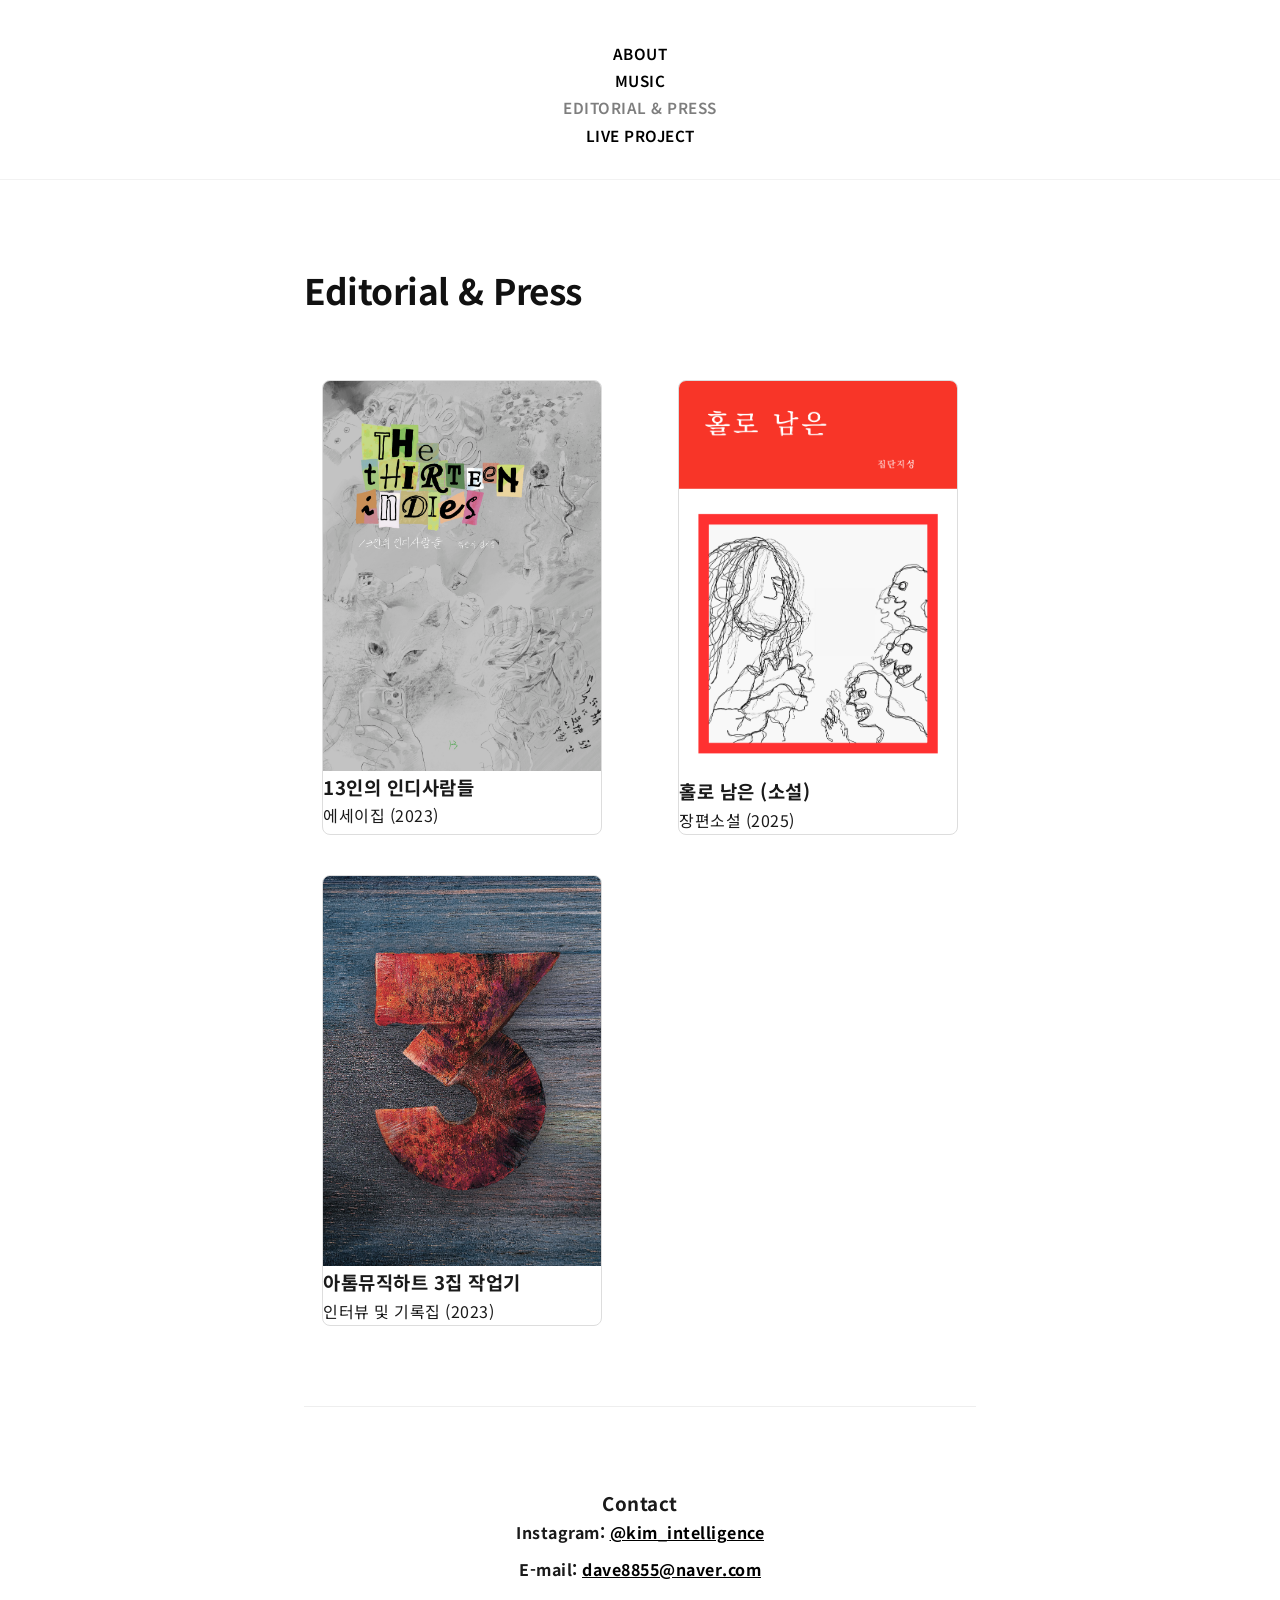
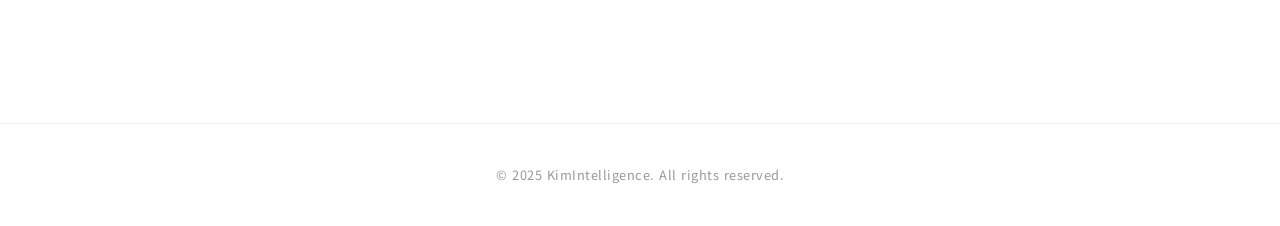
==== editorial.html @ 7892a88e "Update editorial.html" ====
<!DOCTYPE html>
<html lang="ko">
<head>
    <meta charset="UTF-8">
    <meta name="viewport" content="width=device-width, initial-scale=1.0">
    <title>KimIntelligence | EDITORIAL</title>
    <link rel="stylesheet" href="styles.css">
    <link rel="preconnect" href="https://fonts.googleapis.com">
    <link rel="preconnect" href="https://fonts.gstatic.com" crossorigin>
    <link href="https://fonts.googleapis.com/css2?family=Noto+Sans+KR:wght@300;400;500;700&family=Noto+Serif+KR:wght@400;600&display=swap" rel="stylesheet">
</head>
<body>
    <header>
        <nav>
            <ul class="menu">
                <li><a href="index.html">ABOUT</a></li>
                <li><a href="music.html">MUSIC</a></li>
                <li><a href="editorial.html" class="active">EDITORIAL & PRESS</a></li>
                <li><a href="live.html">LIVE PROJECT</a></li>
            </ul>
        </nav>
    </header>

    <main class="container">
        <h2 class="section-title">Editorial & Press</h2>
        <div class="grid">
            <div class="card" onclick="openModal('modal-13')">
                <img src="images/book_13indies.jpg" alt="13인의 인디사람들">
                <div class="card-info">
                    <h3>13인의 인디사람들</h3>
                    <p>에세이집 (2023)</p>
                </div>
            </div>
            <div class="card" onclick="openModal('modal-novel')">
                <img src="images/book_holo.jpg" alt="홀로 남은 소설">
                <div class="card-info">
                    <h3>홀로 남은 (소설)</h3>
                    <p>장편소설 (2025)</p>
                </div>
            </div>
            <div class="card" onclick="openModal('modal-atom')">
                <img src="images/book_atom.jpg" alt="아톰뮤직하트 작업기">
                <div class="card-info">
                    <h3>아톰뮤직하트 3집 작업기</h3>
                    <p>인터뷰 및 기록집 (2023)</p>
                </div>
            </div>
        </div>

        <div class="divider"></div>

        <section class="contact-info">
            <h3>Contact</h3>
            <div class="info-details">
                <p><strong>Instagram:</strong> <a href="https://www.instagram.com/kim_intelligence/" target="_blank">@kim_intelligence</a></p>
                <p><strong>E-mail:</strong> <a href="mailto:dave8855@naver.com">dave8855@naver.com</a></p>
            </div>
        </section>
    </main>

    <div id="modal-13" class="modal">
        <div class="modal-content">
            <span class="close" onclick="closeModal('modal-13')">×</span>
            <h2>13인의 인디사람들</h2>
            <img src="images/book_13indies.jpg" class="modal-img">
            <div class="modal-text">
                <p>서울문화재단의 지원을 받아 진행된 프로젝트로 인디 밴드 구성원 13명의 에세이를 모아 만들어진 에세이집입니다. 다양한 장르의 뮤지션을 섭외했으며 뮤지션뿐만 아니라 공간 운영자와 엔지니어의 이야기도 담고자 했습니다. 기존 인디씬 팬에게는 선물로, 인디씬에 관심이 없던 이들에겐 입문서로 다가갈 수 있는 책입니다.</p>
                <a href="https://gongsangondo.shop/product/3차재입고-13인의-인디사람들-the-thirteen-indies-김지성외-13인-음악-에세이/2120/category/58/display/1/" target="_blank" class="btn">Book Info / Buy</a>
            </div>
            <div class="contact-box">
                <h3>Contact</h3>
                <div class="contact-links">
                    <a href="mailto:dave8855@naver.com">dave8855@naver.com</a> | 
                    <a href="https://www.instagram.com/kim_intelligence/" target="_blank">Instagram</a>
                </div>
            </div>
        </div>
    </div>

    <div id="modal-novel" class="modal">
        <div class="modal-content">
            <span class="close" onclick="closeModal('modal-novel')">×</span>
            <h2>소설 <홀로 남은></h2>
            <img src="images/book_holo.jpg" class="modal-img">
            <div class="modal-text">
                <p><strong>[소개]</strong></p>
                <p>"<홀로 남은>은 세상의 거짓과 냉소 속에서도 진심을 지키고 소리내는 사람들의 고독한 자리를 뜻한다. 우리가 서로의 부족함을 받아들이지 못한 채 불신과 혐오로 갈라지는 시대, 집단지성은 그 속에서 "그래도 사랑할 수 있을까"를 묻는다. <br><홀로 남은>은 가장 인간답게 사랑을 외치고 있는 것이다." <br>- 공상온도 대표 함현희</p>
                <p><strong>[줄거리]</strong></p>
                <p>주인공 ‘심훈’은 방황하던 음악 청년으로, 무대에서 처음 만난 인물 ‘재림’에게 강하게 이끌리며 밴드를 함께 꾸리게 된다... (중략) ...메시아적 인물이 직접 세상을 구원하지는 못하지만, 그를 경험한 개인은 달라지고, 그 개인이 다시 새로운 삶을 살아감으로써 이야기는 부활의 은유로 끝맺는다.</p>
                <a href="https://gongsangondo.shop/" target="_blank" class="btn">Book Info / Buy</a>
            </div>
            <div class="contact-box">
                <h3>Contact</h3>
                <div class="contact-links">
                    <a href="mailto:dave8855@naver.com">dave8855@naver.com</a> | 
                    <a href="https://www.instagram.com/kim_intelligence/" target="_blank">Instagram</a>
                </div>
            </div>
        </div>
    </div>

    <div id="modal-atom" class="modal">
        <div class="modal-content">
            <span class="close" onclick="closeModal('modal-atom')">×</span>
            <h2>아톰뮤직하트 3집 작업기</h2>
            <img src="images/book_atom.jpg" class="modal-img">
            <div class="modal-text">
                <p>정규 3집 발매를 앞둔 밴드에서 작업기를 책으로 남기고 싶다는 제안을 받으며 처음으로 ‘편집자’의 역할을 제대로 경험했습니다. 클라이언트의 의도를 읽고, 뮤지션의 언어를 독자의 언어로 바꿔 구조를 만드는 작업은 에세이집 때와는 전혀 다른 종류의 역량을 요구했습니다.</p>
            </div>
            <div class="contact-box">
                <h3>Contact</h3>
                <div class="contact-links">
                    <a href="mailto:dave8855@naver.com">dave8855@naver.com</a> | 
                    <a href="https://www.instagram.com/kim_intelligence/" target="_blank">Instagram</a>
                </div>
            </div>
        </div>
    </div>

    <footer>© 2025 KimIntelligence. All rights reserved.</footer>
    <script src="script.js"></script>
</body>
</html>
---- styles.css ----
/* 1. Global Reset & Font */
@import url('https://fonts.googleapis.com/css2?family=Noto+Sans+KR:wght@300;400;500;700&family=Noto+Serif+KR:wght@400;700&display=swap');

* { box-sizing: border-box; margin: 0; padding: 0; }

body {
    font-family: 'Noto Sans KR', sans-serif;
    color: #1a1a1a;
    background-color: #fff;
    line-height: 1.7;
    word-break: keep-all; 
    scroll-behavior: smooth; 
    letter-spacing: 0.5px; 
}

a { text-decoration: none; color: #000; transition: opacity 0.3s; }
a:hover { opacity: 0.6; }
ul { list-style: none; }
img { max-width: 100%; display: block; }

/* 2. Header */
header {
    padding: 40px 5% 30px; 
    background-color: #fff;
    border-bottom: 1px solid rgba(0,0,0,0.05); 
    text-align: center;
}

.logo-area { margin-bottom: 40px; }
.logo-area img { width: 150px; height: auto; object-fit: cover; margin: 0 auto 20px; }

/* 3. Navigation */
nav { margin-top: 0; display: flex; justify-content: center; padding: 0; }
nav a {
    font-family: 'Noto Sans KR', sans-serif; 
    font-size: 0.95rem;
    color: #000 !important;
    padding: 5px 20px; 
    margin: 0 10px; 
    font-weight: 600;
}
nav a:hover, nav a.active { opacity: 0.5; }

/* 4. Layout & Section Titles */
.container { max-width: 800px; margin: 0 auto; padding: 80px 5%; }

.section-title {
    font-family: 'Noto Sans KR', sans-serif; 
    font-size: 2.2rem; 
    margin-bottom: 60px;
    text-align: left; 
    letter-spacing: -0.5px;
    color: #111;
    font-weight: 700;
}
.section-subtitle { 
    text-align: left; margin-top: -40px; margin-bottom: 60px;
    color: #555; font-size: 1rem;
}

/* 5. About Page Specific (간격 수정) */
.profile-image-section { margin-bottom: 30px; text-align: center; }
.profile-image-section img { width: 100%; max-width: 450px; margin: 0 auto; display: block; }

.about-text { max-width: 700px; margin: 0 auto; text-align: left; }

.page-title { 
    font-family: 'Noto Sans KR', sans-serif; 
    font-size: 2.2rem; 
    font-weight: 700;
    /* [수정] 제목과 본문 사이 간격을 40px로 확실하게 벌림 */
    margin-bottom: 40px !important; 
    text-align: left; 
    margin-top: 0;
    line-height: 1.2;
}

.main-narrative { font-size: 1.1rem; font-weight: 600; margin-bottom: 30px; }
.about-text p { margin-bottom: 20px; font-size: 1rem; color: #333; }
.divider { width: 100%; height: 1px; background: #eee; margin: 80px 0; }
.contact-info { text-align: center; }
.info-details p { margin-bottom: 10px; }
.info-details a { font-weight: bold; text-decoration: underline; color: #000; }


/* ★★★ 6. Grid System (카드 텍스트 크기 및 비율 대폭 수정) ★★★ */
.grid { 
    display: grid; 
    grid-template-columns: 1fr 1fr; 
    gap: 40px; 
    justify-items: center;
}

.card { 
    display: flex; 
    flex-direction: column; 
    width: 100%; 
    max-width: 280px; 
    background: #fff;
    cursor: pointer; 
    transition: transform 0.3s; 
    border: 1px solid #ddd; 
    border-radius: 8px; 
    overflow: hidden;
    height: auto; 
}
.card:hover { transform: translateY(-5px); box-shadow: 0 5px 15px rgba(0,0,0,0.1); border-color: #bbb; }

.card-image {
    width: 100%; 
    height: 200px; 
    margin-bottom: 0; 
    border-bottom: 1px solid #eee; 
}
.card-image img { width: 100%; height: 100%; object-fit: cover; border: none; }

/* [수정] 텍스트 영역 패딩을 줄여서 컴팩트하게 */
.card-text { 
    width: 100%; 
    padding: 20px 15px; 
    text-align: left; 
}

/* [수정] 제목: 크기 축소 (0.95rem), 굵게 */
.card-text h3 { 
    margin: 0 0 6px; 
    font-size: 0.7rem; 
    font-weight: 700; 
    color: #111;
    line-height: 1.3;
}

/* [수정] 부제목: 크기 대폭 축소 (0.75rem), 회색 처리로 대비 강조 */
.card-text p { 
    color: #888; 
    margin: 0; 
    font-size: 0.5rem; 
    font-weight: 400;
}

/* 7. Modal (Popup) */
.modal {
    display: none !important; 
    position: fixed;
    z-index: 2000;
    left: 0;
    top: 0;
    width: 100%;
    height: 100%;
    overflow: auto;
    background-color: rgba(255, 255, 255, 0.98); 
    backdrop-filter: blur(5px);
}

.modal[style*="display: block"] { display: block !important; }

.modal-content {
    background-color: #fff;
    margin: 5% auto; 
    padding: 80px 50px; /* [수정] 내부 여백을 더 넓게 */
    border: 1px solid #888;
    max-width: 800px;
    width: 90%;
    position: relative;
    border-radius: 8px;
    box-shadow: 0 10px 40px rgba(0,0,0,0.3);
}

.close {
    color: #333;
    float: right;
    font-size: 35px;
    font-weight: bold;
    position: absolute;
    top: 25px;
    right: 30px;
    cursor: pointer;
}
.close:hover { color: #000; }

.modal-img {
    width: 100%;
    max-width: 400px; /* 이미지 크기 살짝 키움 */
    height: auto;
    margin: 0 auto 50px; /* [수정] 이미지와 텍스트 사이 간격 넓힘 */
    display: block;
    object-fit: contain;
    box-shadow: 5px 5px 20px rgba(0,0,0,0.1);
}

.modal-text h2 {
    font-size: 2rem;
    margin-bottom: 40px; /* [수정] 제목과 본문 사이 간격 넓힘 */
    font-family: 'Noto Serif KR', serif;
    text-align: center;
    font-weight: 700;
}

/* [수정] 본문 텍스트 간격 시원하게 조정 */
.modal-text p { 
    margin-bottom: 25px; /* 문단 간격 넓힘 */
    font-size: 1.05rem; 
    line-height: 1.9; /* 줄 간격 넓힘 */
    color: #333;
}

/* [수정] [소개], [줄거리] 같은 소제목 강조 및 간격 */
.modal-text strong {
    display: block; /* 줄바꿈 강제 */
    margin-top: 40px; /* 위쪽 여백 대폭 추가 (섹션 구분) */
    margin-bottom: 15px; /* 아래쪽 여백 추가 */
    font-size: 1.2rem;
    color: #000;
}

.credit-box {
    background-color: #f9f9f9;
    padding: 30px;
    border-left: 4px solid #000;
    margin: 50px 0; /* 위아래 여백 넓힘 */
    font-size: 0.95rem;
    line-height: 1.8;
}
.credit-box p { margin: 5px 0; }

/* [수정] 버튼 스타일 (더 크고, 더 멀리) */
.btn {
    display: block;
    width: 100%;
    padding: 20px; /* 버튼 뚱뚱하게 */
    background: #111;
    color: #fff !important;
    text-align: center;
    margin-top: 60px; /* [수정] 본문과 버튼 사이 간격 대폭 넓힘 */
    font-weight: 700;
    font-size: 1.1rem; /* [수정] 글자 크기 키움 */
    border-radius: 8px;
    letter-spacing: 1px;
    transition: background 0.3s;
}
.btn:hover { background: #333; opacity: 1; text-decoration: none; }

/* Contact Box */
.contact-box {
    margin-top: 80px; /* 여백 넓힘 */
    padding-top: 40px;
    border-top: 1px solid #eee;
    text-align: center;
}
.contact-box h3 { font-family: 'Noto Serif KR', serif; font-size: 1.3rem; margin-bottom: 20px; }
.contact-links a { margin: 0 12px; font-weight: 600; text-decoration: underline; color: #000; font-size: 1rem; }


/* 8. Footer */
footer { text-align: center; padding: 40px 20px; font-size: 0.8rem; color: #999; border-top: 1px solid #eee; margin-top: 50px; }

/* 9. Mobile Responsive */
@media (max-width: 768px) {
    header { padding: 20px 5% 10px; } 
    .logo-area img { width: 100px; }
    nav a { padding: 5px 8px; font-size: 0.8rem; margin: 0 2px; }
    .container { padding: 40px 5%; }
    
    /* About: 이름과 본문 사이 간격 모바일에서도 유지 */
    .page-title { margin-bottom: 40px !important; }

    .grid { 
        grid-template-columns: 1fr 1fr; /* 2열 유지 */
        gap: 15px; 
    }
    
    .card { max-width: 100%; height: auto; }
    .card-image { height: 150px; }
    
    /* 모바일에서도 텍스트 비율 유지 */
    .card-text { padding: 15px 10px; }
    .card-text h3 { font-size: 0.85rem; } /* 제목 더 작게 */
    .card-text p { font-size: 0.65rem; } /* 부제목 아주 작게 */
    
    .modal-content { margin: 10% auto; padding: 30px 20px; width: 90%; max-height: 85vh; overflow-y: auto; }
}
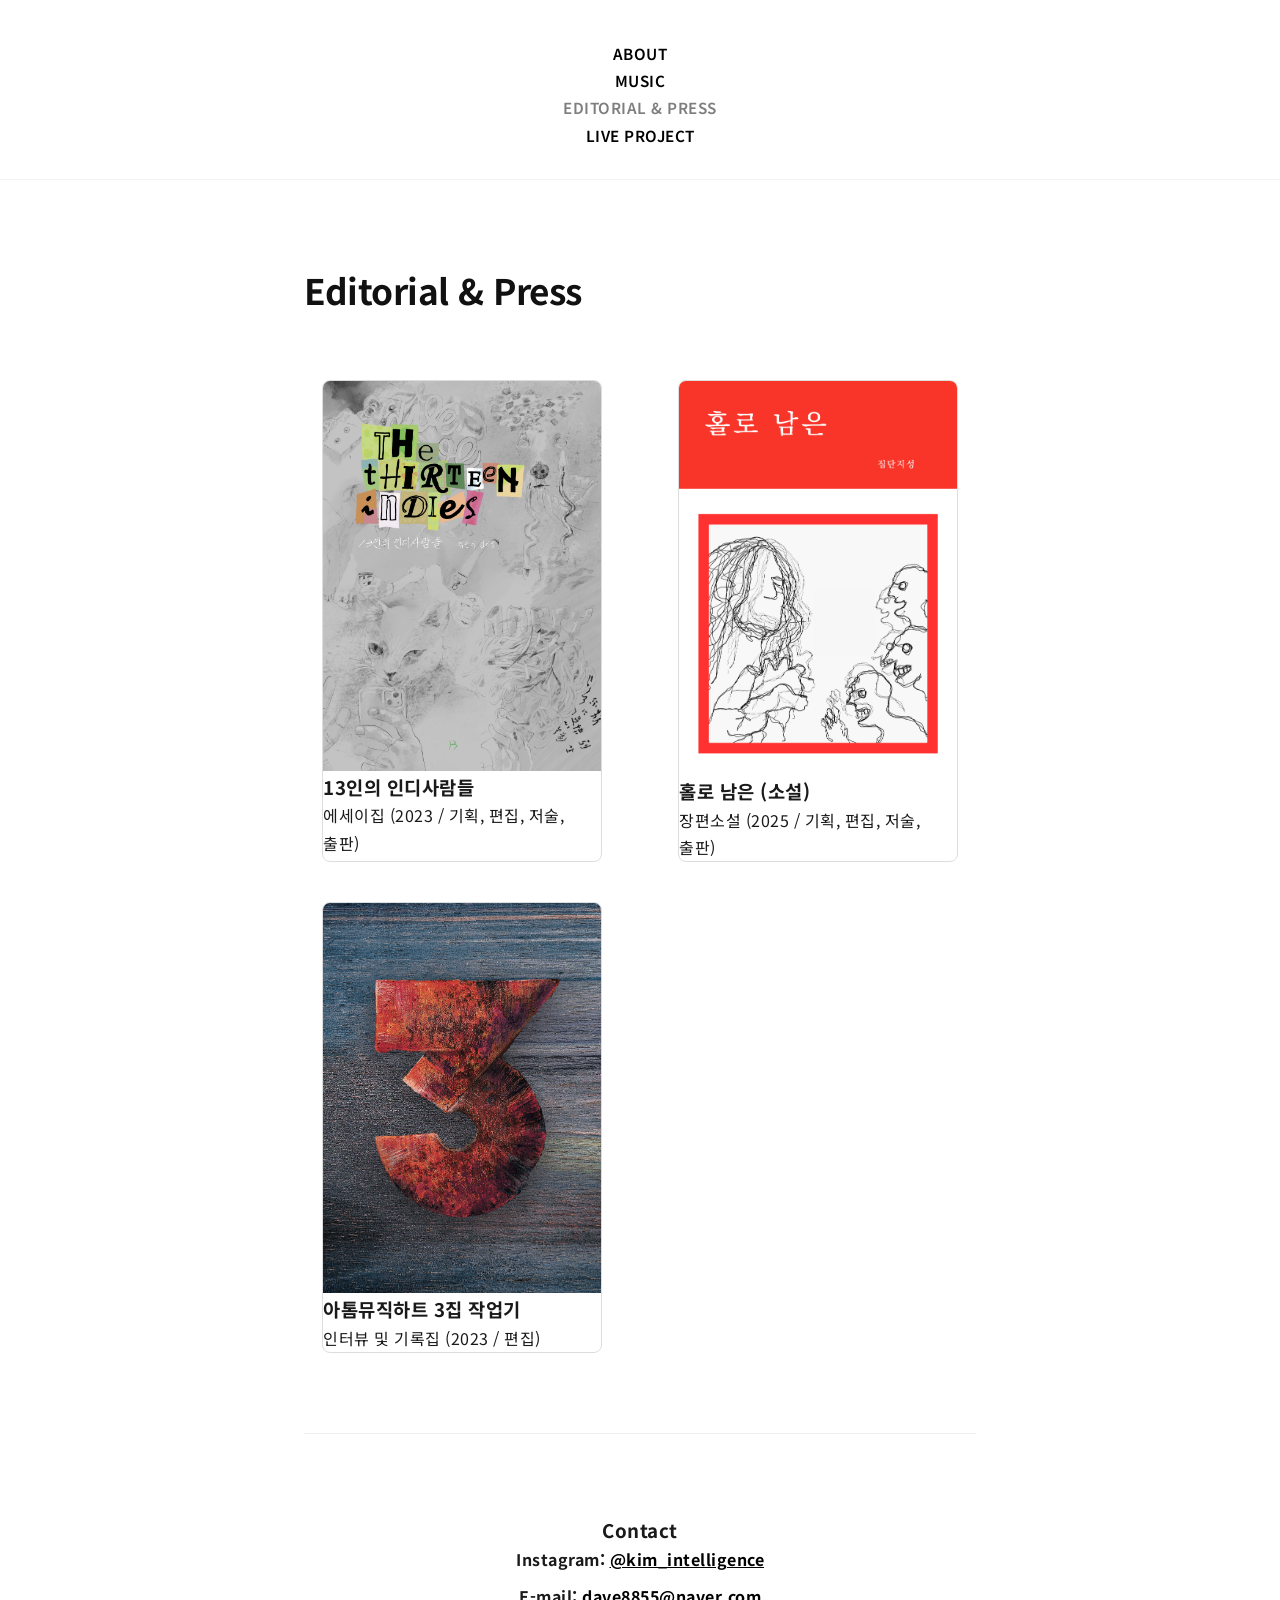
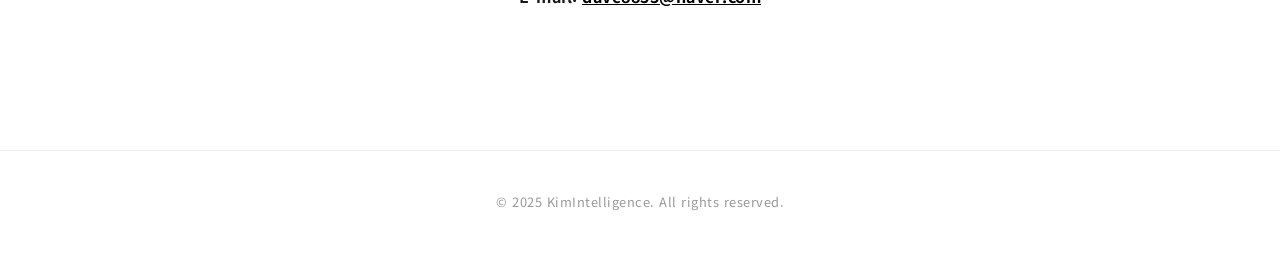
==== commit 2b3e2394: "Update editorial.html" ====
--- a/editorial.html
+++ b/editorial.html
@@ -28,21 +28,21 @@
                 <img src="images/book_13indies.jpg" alt="13인의 인디사람들">
                 <div class="card-info">
                     <h3>13인의 인디사람들</h3>
-                    <p>에세이집 (2023)</p>
+                    <p>에세이집 (2023 / 기획, 편집, 저술, 출판)</p>
                 </div>
             </div>
             <div class="card" onclick="openModal('modal-novel')">
                 <img src="images/book_holo.jpg" alt="홀로 남은 소설">
                 <div class="card-info">
                     <h3>홀로 남은 (소설)</h3>
-                    <p>장편소설 (2025)</p>
+                    <p>장편소설 (2025 / 기획, 편집, 저술, 출판)</p>
                 </div>
             </div>
             <div class="card" onclick="openModal('modal-atom')">
                 <img src="images/book_atom.jpg" alt="아톰뮤직하트 작업기">
                 <div class="card-info">
                     <h3>아톰뮤직하트 3집 작업기</h3>
-                    <p>인터뷰 및 기록집 (2023)</p>
+                    <p>인터뷰 및 기록집 (2023 / 편집)</p>
                 </div>
             </div>
         </div>
@@ -58,15 +58,42 @@
         </section>
     </main>
 
-    <div id="modal-13" class="modal">
+<div id="modal-13" class="modal">
         <div class="modal-content">
             <span class="close" onclick="closeModal('modal-13')">×</span>
             <h2>13인의 인디사람들</h2>
             <img src="images/book_13indies.jpg" class="modal-img">
+            
             <div class="modal-text">
-                <p>서울문화재단의 지원을 받아 진행된 프로젝트로 인디 밴드 구성원 13명의 에세이를 모아 만들어진 에세이집입니다. 다양한 장르의 뮤지션을 섭외했으며 뮤지션뿐만 아니라 공간 운영자와 엔지니어의 이야기도 담고자 했습니다. 기존 인디씬 팬에게는 선물로, 인디씬에 관심이 없던 이들에겐 입문서로 다가갈 수 있는 책입니다.</p>
+                <p>
+                    서울문화재단의 지원을 받아 진행된 프로젝트로 인디 밴드 구성원 13명의 에세이를 모아 만들어진 에세이집입니다. 다양한 장르의 뮤지션을 섭외했으며 뮤지션뿐만 아니라 공간 운영자와 엔지니어의 이야기도 담고자 했습니다.
+                </p>
+                <p>
+                    기존 인디씬 팬에게는 선물로, 인디씬에 관심이 없던 이들에겐 입문서로 다가갈 수 있는 책입니다.
+                </p>
+
+                <p><strong>[차례]</strong></p>
+                <p>
+                    들어가는 말 / 5<br><br>
+                    제임스 / 8<br>
+                    정문식 / 16<br>
+                    최세은 / 22<br>
+                    이찬희 / 25<br>
+                    황영원 / 32<br>
+                    김기민 / 38<br>
+                    함현희 / 46<br>
+                    차승우 / 68<br>
+                    김지성 / 74<br>
+                    강동수 / 80<br>
+                    훈조 / 86<br>
+                    김하민 / 90<br>
+                    한예솔 / 98<br><br>
+                    맺는 말 / 107
+                </p>
+
                 <a href="https://gongsangondo.shop/product/3차재입고-13인의-인디사람들-the-thirteen-indies-김지성외-13인-음악-에세이/2120/category/58/display/1/" target="_blank" class="btn">Book Info / Buy</a>
             </div>
+            
             <div class="contact-box">
                 <h3>Contact</h3>
                 <div class="contact-links">
@@ -74,7 +101,7 @@
                     <a href="https://www.instagram.com/kim_intelligence/" target="_blank">Instagram</a>
                 </div>
             </div>
-        </div>
+        </div> 
     </div>
 
     <div id="modal-novel" class="modal">
@@ -84,10 +111,21 @@
             <img src="images/book_holo.jpg" class="modal-img">
             <div class="modal-text">
                 <p><strong>[소개]</strong></p>
-                <p>"<홀로 남은>은 세상의 거짓과 냉소 속에서도 진심을 지키고 소리내는 사람들의 고독한 자리를 뜻한다. 우리가 서로의 부족함을 받아들이지 못한 채 불신과 혐오로 갈라지는 시대, 집단지성은 그 속에서 "그래도 사랑할 수 있을까"를 묻는다. <br><홀로 남은>은 가장 인간답게 사랑을 외치고 있는 것이다." <br>- 공상온도 대표 함현희</p>
+                <p>"<홀로 남은>은 세상의 거짓과 냉소 속에서도 진심을 지키고 소리내는 사람들의 고독한 자리를 뜻한다. 우리가 서로의 부족함을 받아들이지 못한 채 불신과 혐오로 갈라지는 시대, 집단지성은 그 속에서 "그래도 사랑할 수 있을까"를 묻는다. <br><홀로 남은>은 가장 인간답게 사랑을 외치고 있는 것이다." <br><br>- 공상온도 대표 함현희</p>
                 <p><strong>[줄거리]</strong></p>
-                <p>주인공 ‘심훈’은 방황하던 음악 청년으로, 무대에서 처음 만난 인물 ‘재림’에게 강하게 이끌리며 밴드를 함께 꾸리게 된다... (중략) ...메시아적 인물이 직접 세상을 구원하지는 못하지만, 그를 경험한 개인은 달라지고, 그 개인이 다시 새로운 삶을 살아감으로써 이야기는 부활의 은유로 끝맺는다.</p>
-                <a href="https://gongsangondo.shop/" target="_blank" class="btn">Book Info / Buy</a>
+                <p>
+                    주인공 ‘심훈’ 은 방황하던 음악 청년으로, 무대에서 처음 만난 인물 ‘재림’ 에게 강하게 이끌리며 밴드를 함께 꾸리게 된다. 재림이 무대에서 보여주는 진심과 삶의 태도는 심훈을 포함한 여러 사람들에게 작은 변화를 일으킨다. 그의 노래와 말은 단순한 메시지처럼 보이지만, 관객들의 마음속에 미묘한 균열을 내며 삶의 방식을 바꾸게 한다.
+                </p>
+                <p>
+                    하지만 사회는 그의 진심을 있는 그대로 받아들이지 않는다. 어느 순간 사람들은 그를 ‘정치적’이라 단정하고, 신비로움은 의심과 혐오로 바뀐다. 대중의 비난 속에서 밴드는 무너지고, 재림은 점차 고립된다. 결국 그는 사라지고, 남은 것은 혼란과 후회뿐이다.
+                </p>
+                <p>
+                    그러나 이야기의 끝에서 주인공은 재림이 남긴 음성메모와 노래를 다시 듣게 된다. 그 속에는 단순하지만 흔들림 없는 확신이 담겨 있었고, 그것이 주인공을 다시 음악으로 이끌어낸다. 그는 재림이 처음 나타났던 장소에서 혼자 무대에 오른다. 관객은 많지 않지만, 주인공은 담담하게 무대에 선다.
+                </p>
+                <p>
+                    결국 이 소설은 선의와 진실이 현대 사회에서 어떻게 오해되고 소멸하는가, 그리고 그럼에도 불구하고 그것이 남긴 흔적이 어떻게 또 다른 삶을 시작하게 하는가를 보여준다. 메시아적 인물이 직접 세상을 구원하지는 못하지만, 그를 경험한 개인은 달라지고, 그 개인이 다시 새로운 삶을 살아감으로써 이야기는 부활의 은유로 끝맺는다.
+                </p>
+                <a href="https://gongsangondo.shop/product/홀로-남은-집단지성-소설-인텔리-출판/2311/category/24/display/1/" target="_blank" class="btn">Book Info / Buy</a>
             </div>
             <div class="contact-box">
                 <h3>Contact</h3>
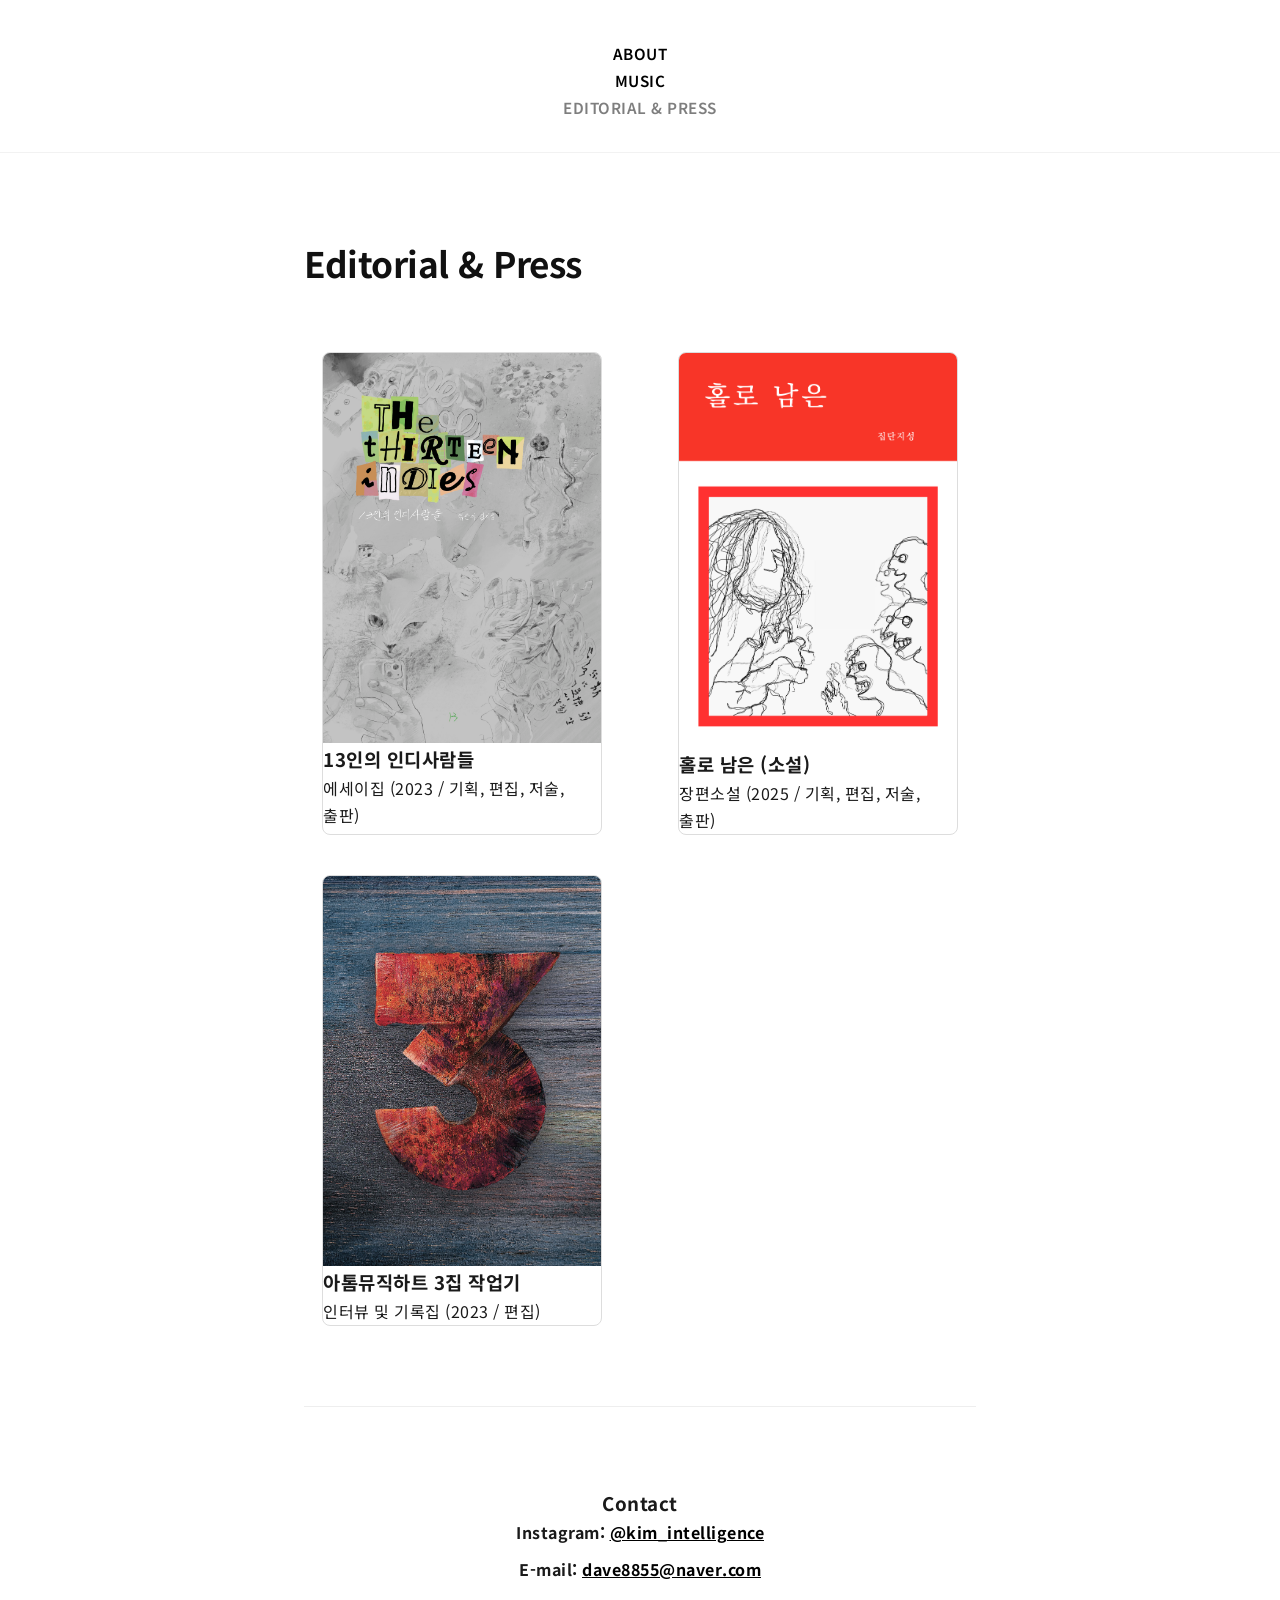
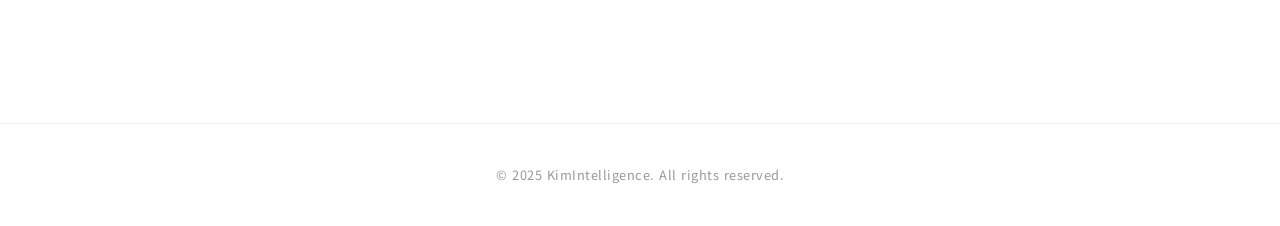
==== commit 790453b6: "Update editorial.html" ====
--- a/editorial.html
+++ b/editorial.html
@@ -16,7 +16,6 @@
                 <li><a href="index.html">ABOUT</a></li>
                 <li><a href="music.html">MUSIC</a></li>
                 <li><a href="editorial.html" class="active">EDITORIAL & PRESS</a></li>
-                <li><a href="live.html">LIVE PROJECT</a></li>
             </ul>
         </nav>
     </header>
